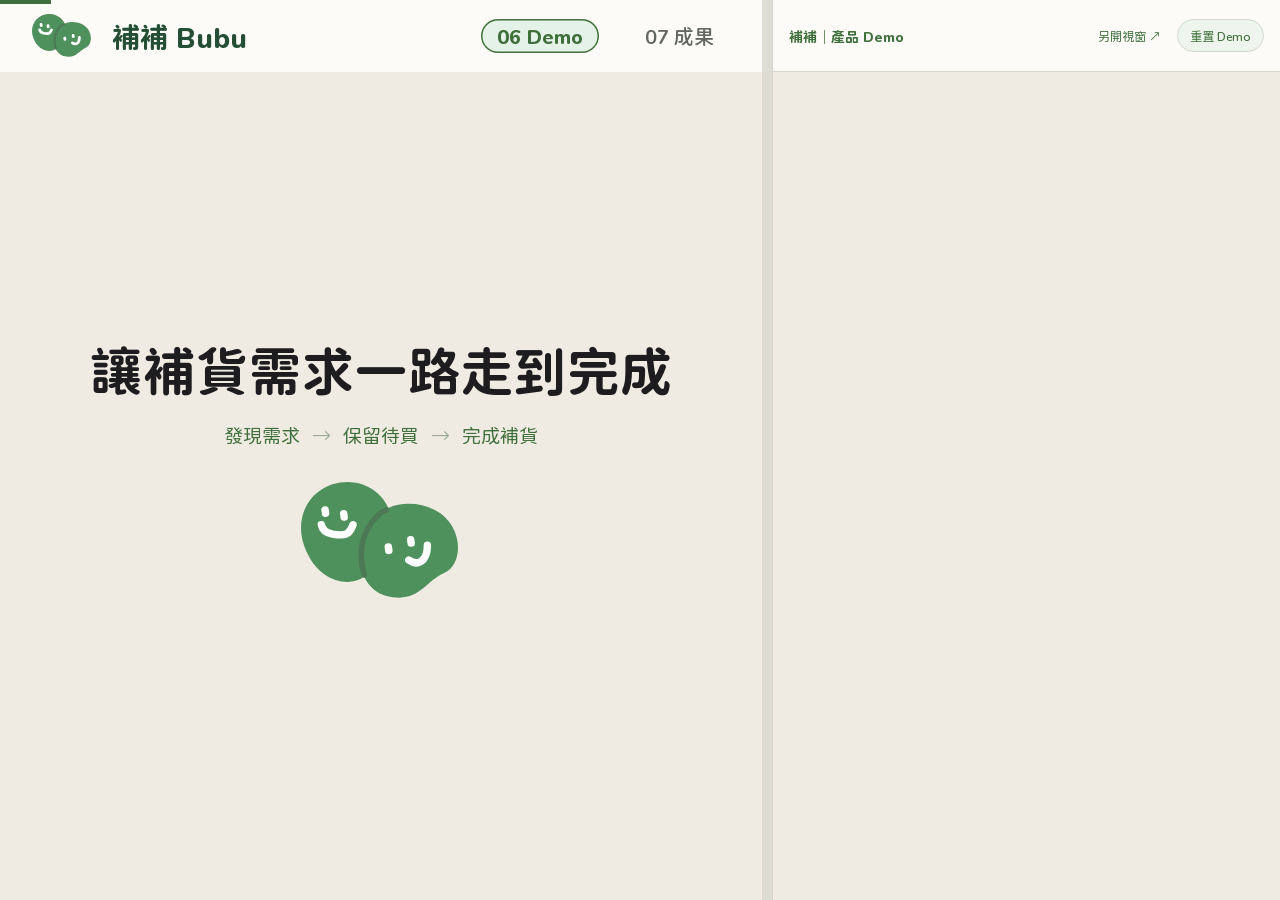
==== index.html @ c68444be "1027調整" ====
<!doctype html><html lang="zh-Hant"><head><!-- Embedded Chiron GoRound TC font license:
Copyright 2025 The Chiron GoRound TC Project Authors (https://github.com/chiron-fonts/chiron-go-round-tc)

This Font Software is licensed under the SIL Open Font License,
Version 1.1.

This license is copied below, and is also available with a FAQ at:
https://openfontlicense.org

—————————————————————————————-

SIL OPEN FONT LICENSE Version 1.1 - 26 February 2007
====================================================

PREAMBLE
————

The goals of the Open Font License (OFL) are to stimulate worldwide
development of collaborative font projects, to support the font
creation efforts of academic and linguistic communities, and to
provide a free and open framework in which fonts may be shared and
improved in partnership with others.

The OFL allows the licensed fonts to be used, studied, modified and
redistributed freely as long as they are not sold by themselves. The
fonts, including any derivative works, can be bundled, embedded,
redistributed and/or sold with any software provided that any reserved
names are not used by derivative works. The fonts and derivatives,
however, cannot be released under any other type of license. The
requirement for fonts to remain under this license does not apply to
any document created using the fonts or their derivatives.

DEFINITIONS
—————-

"Font Software" refers to the set of files released by the Copyright
Holder(s) under this license and clearly marked as such. This may
include source files, build scripts and documentation.

"Reserved Font Name" refers to any names specified as such after the
copyright statement(s).

"Original Version" refers to the collection of Font Software
components as distributed by the Copyright Holder(s).

"Modified Version" refers to any derivative made by adding to,
deleting, or substituting — in part or in whole — any of the
components of the Original Version, by changing formats or by porting
the Font Software to a new environment.

"Author" refers to any designer, engineer, programmer, technical
writer or other person who contributed to the Font Software.

PERMISSION & CONDITIONS
Permission is hereby granted, free of charge, to any person obtaining
a copy of the Font Software, to use, study, copy, merge, embed,
modify, redistribute, and sell modified and unmodified copies of the
Font Software, subject to the following conditions:

1) Neither the Font Software nor any of its individual components, in
Original or Modified Versions, may be sold by itself.

2) Original or Modified Versions of the Font Software may be bundled,
redistributed and/or sold with any software, provided that each copy
contains the above copyright notice and this license. These can be
included either as stand-alone text files, human-readable headers or
in the appropriate machine-readable metadata fields within text or
binary files as long as those fields can be easily viewed by the user.

3) No Modified Version of the Font Software may use the Reserved Font
Name(s) unless explicit written permission is granted by the
corresponding Copyright Holder. This restriction only applies to the
primary font name as presented to the users.

4) The name(s) of the Copyright Holder(s) or the Author(s) of the Font
Software shall not be used to promote, endorse or advertise any
Modified Version, except to acknowledge the contribution(s) of the
Copyright Holder(s) and the Author(s) or with their explicit written
permission.

5) The Font Software, modified or unmodified, in part or in whole,
must be distributed entirely under this license, and must not be
distributed under any other license. The requirement for fonts to
remain under this license does not apply to any document created using
the Font Software.

TERMINATION
—————-

This license becomes null and void if any of the above conditions are
not met.

DISCLAIMER
—————

THE FONT SOFTWARE IS PROVIDED "AS IS", WITHOUT WARRANTY OF ANY KIND,
EXPRESS OR IMPLIED, INCLUDING BUT NOT LIMITED TO ANY WARRANTIES OF
MERCHANTABILITY, FITNESS FOR A PARTICULAR PURPOSE AND NONINFRINGEMENT
OF COPYRIGHT, PATENT, TRADEMARK, OR OTHER RIGHT. IN NO EVENT SHALL THE
COPYRIGHT HOLDER BE LIABLE FOR ANY CLAIM, DAMAGES OR OTHER LIABILITY,
INCLUDING ANY GENERAL, SPECIAL, INDIRECT, INCIDENTAL, OR CONSEQUENTIAL
DAMAGES, WHETHER IN AN ACTION OF CONTRACT, TORT OR OTHERWISE, ARISING
FROM, OUT OF THE USE OR INABILITY TO USE THE FONT SOFTWARE OR FROM
OTHER DEALINGS IN THE FONT SOFTWARE.

--><meta charset="utf-8"><meta name="viewport" content="width=device-width,initial-scale=1"><title>補補｜七個功能情境展示</title><link rel="icon" type="image/x-icon" href="./favicon.ico"><style>@font-face {
  font-family: 'Chiron GoRound TC';
  font-style: normal;
  font-weight: 400;
  font-display: swap;
  src: url([data-uri]) format('truetype');
}
@font-face {
  font-family: 'Chiron GoRound TC';
  font-style: normal;
  font-weight: 500;
  font-display: swap;
  src: url([data-uri]) format('truetype');
}
@font-face {
  font-family: 'Chiron GoRound TC';
  font-style: normal;
  font-weight: 600;
  font-display: swap;
  src: url([data-uri]) format('truetype');
}
@font-face {
  font-family: 'Chiron GoRound TC';
  font-style: normal;
  font-weight: 700;
  font-display: swap;
  src: url([data-uri]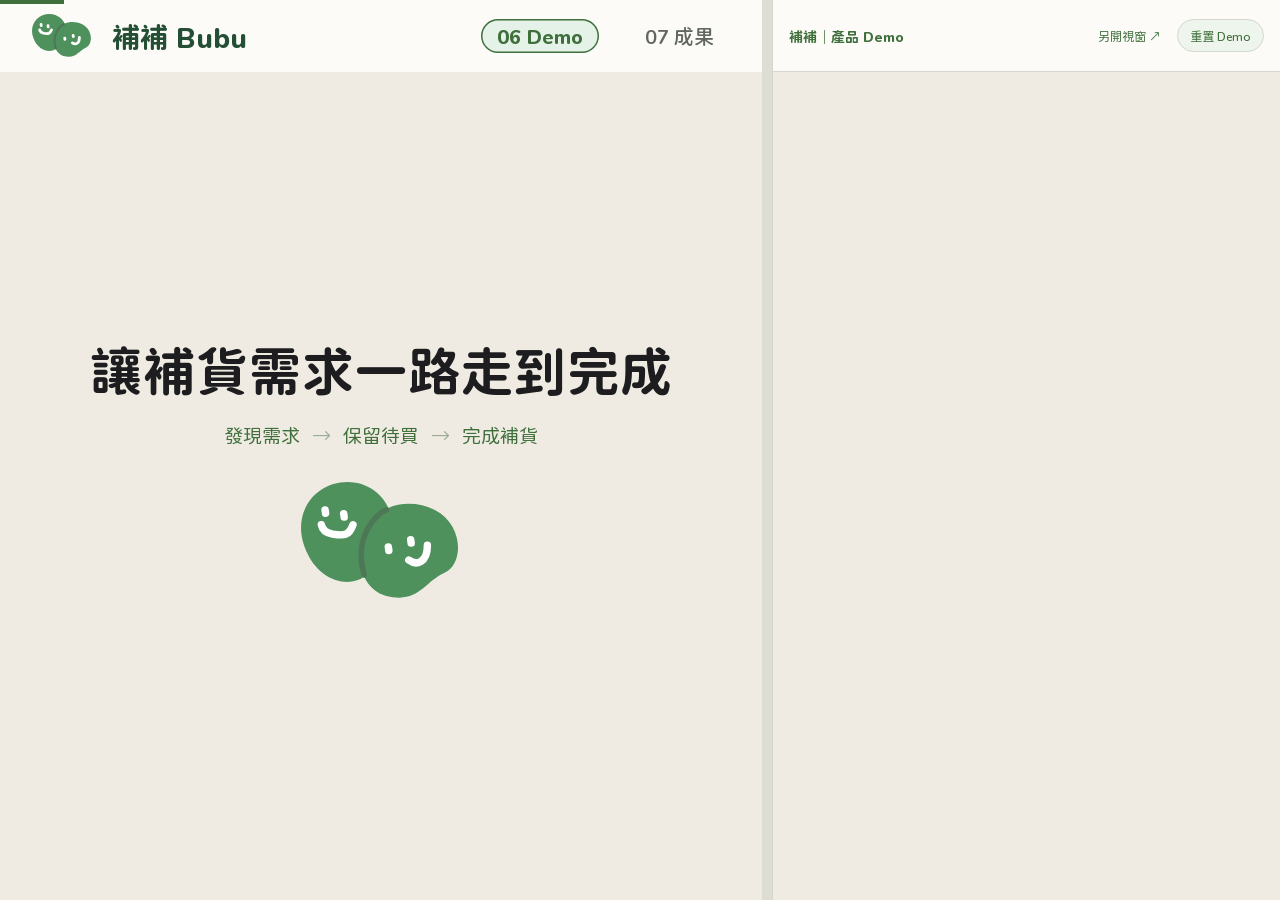
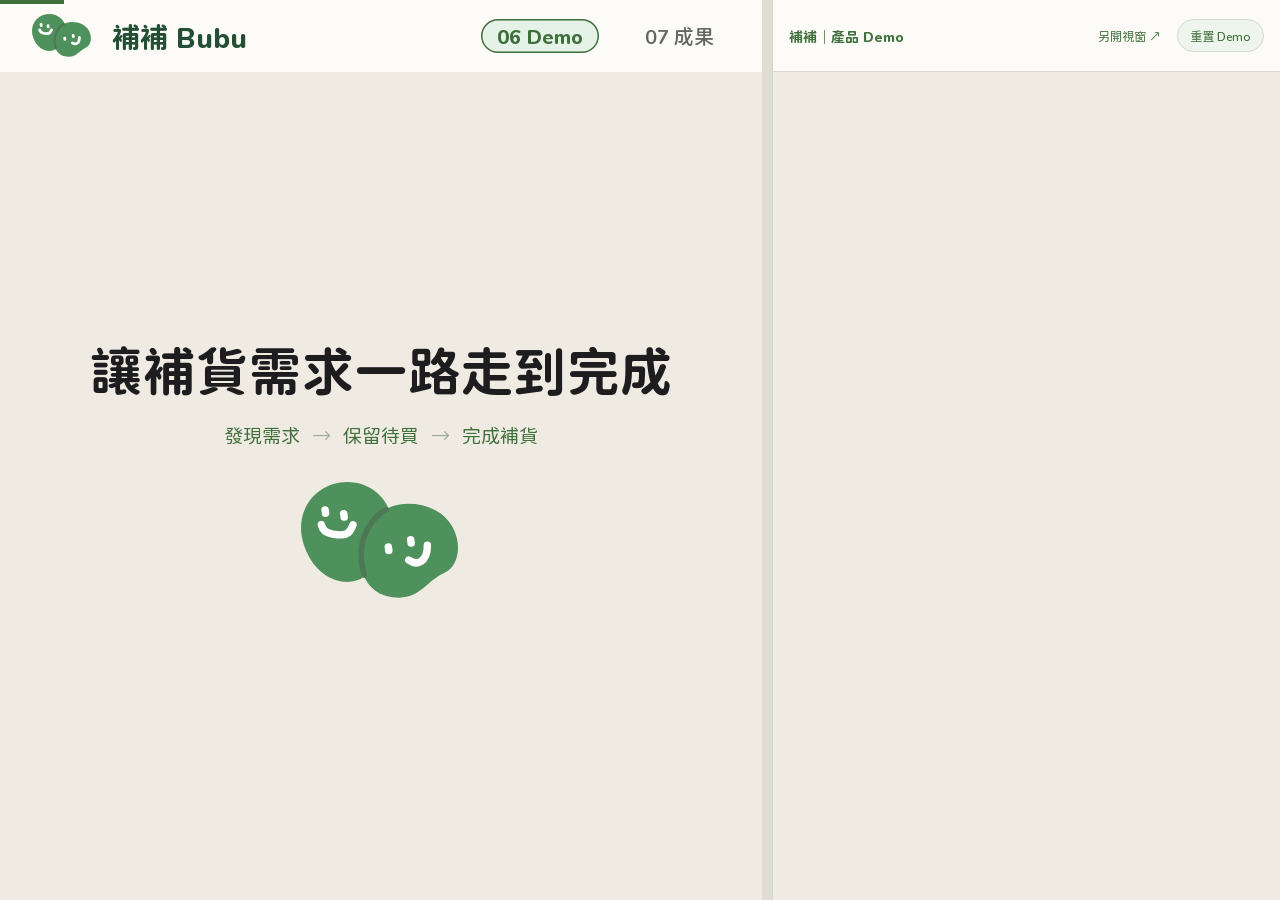
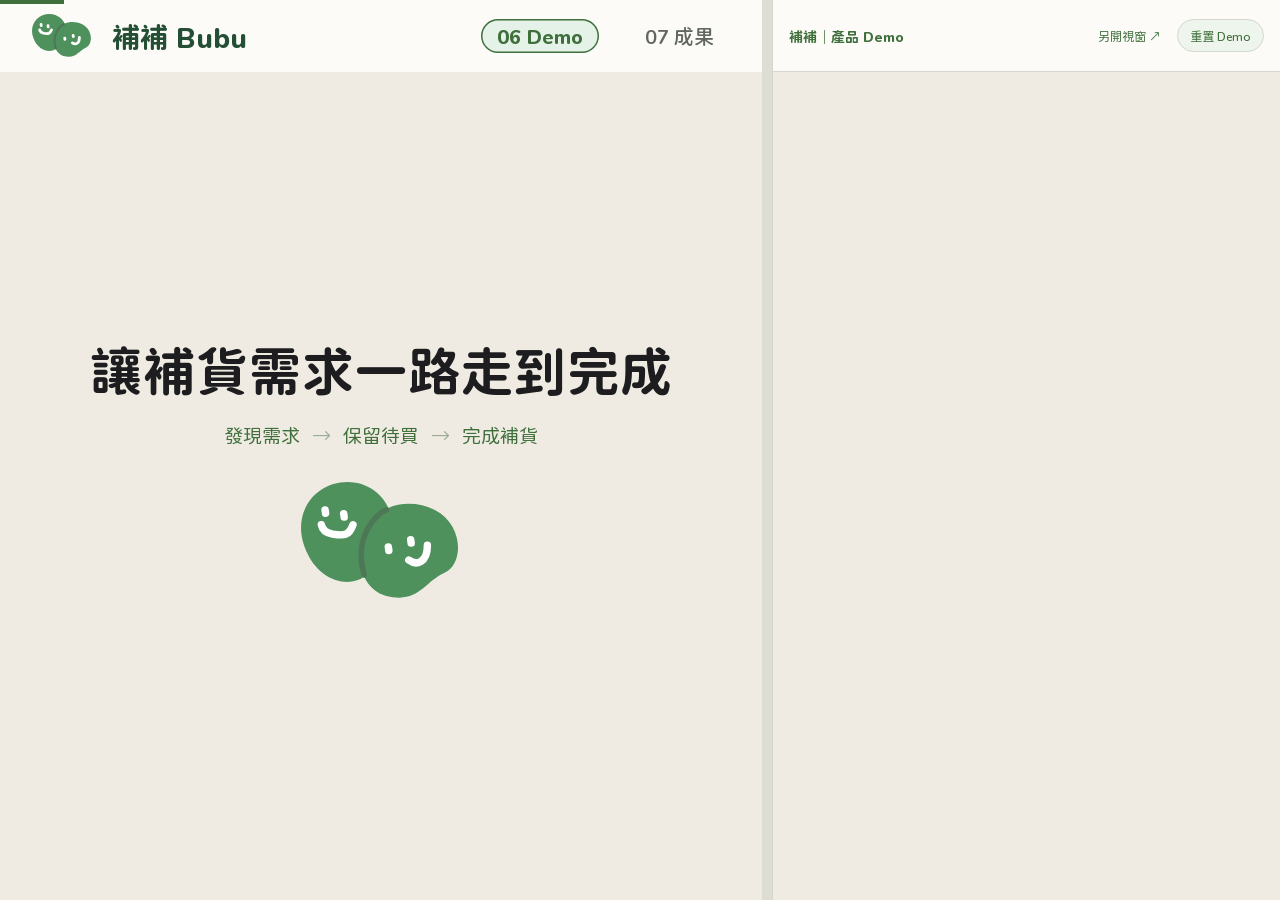
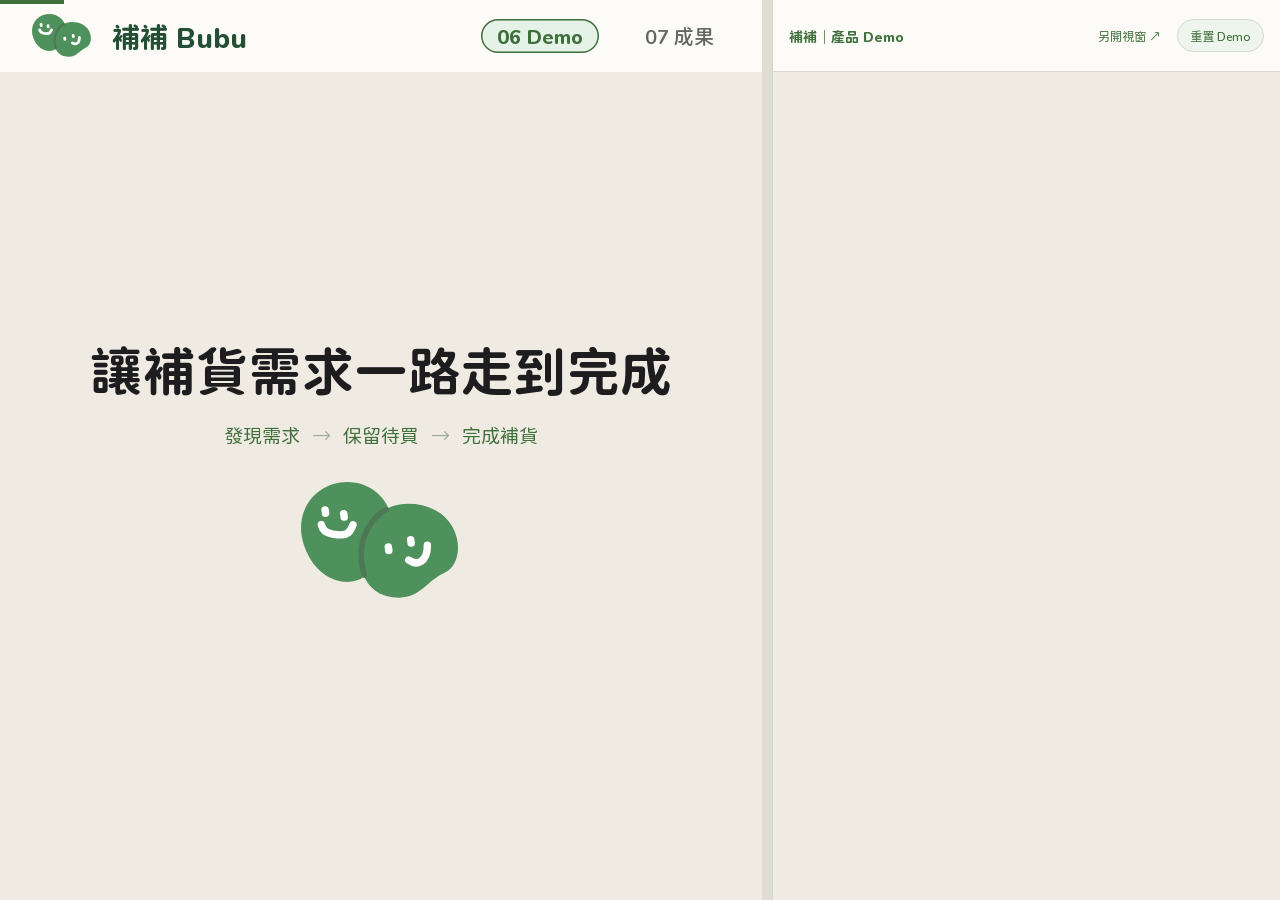
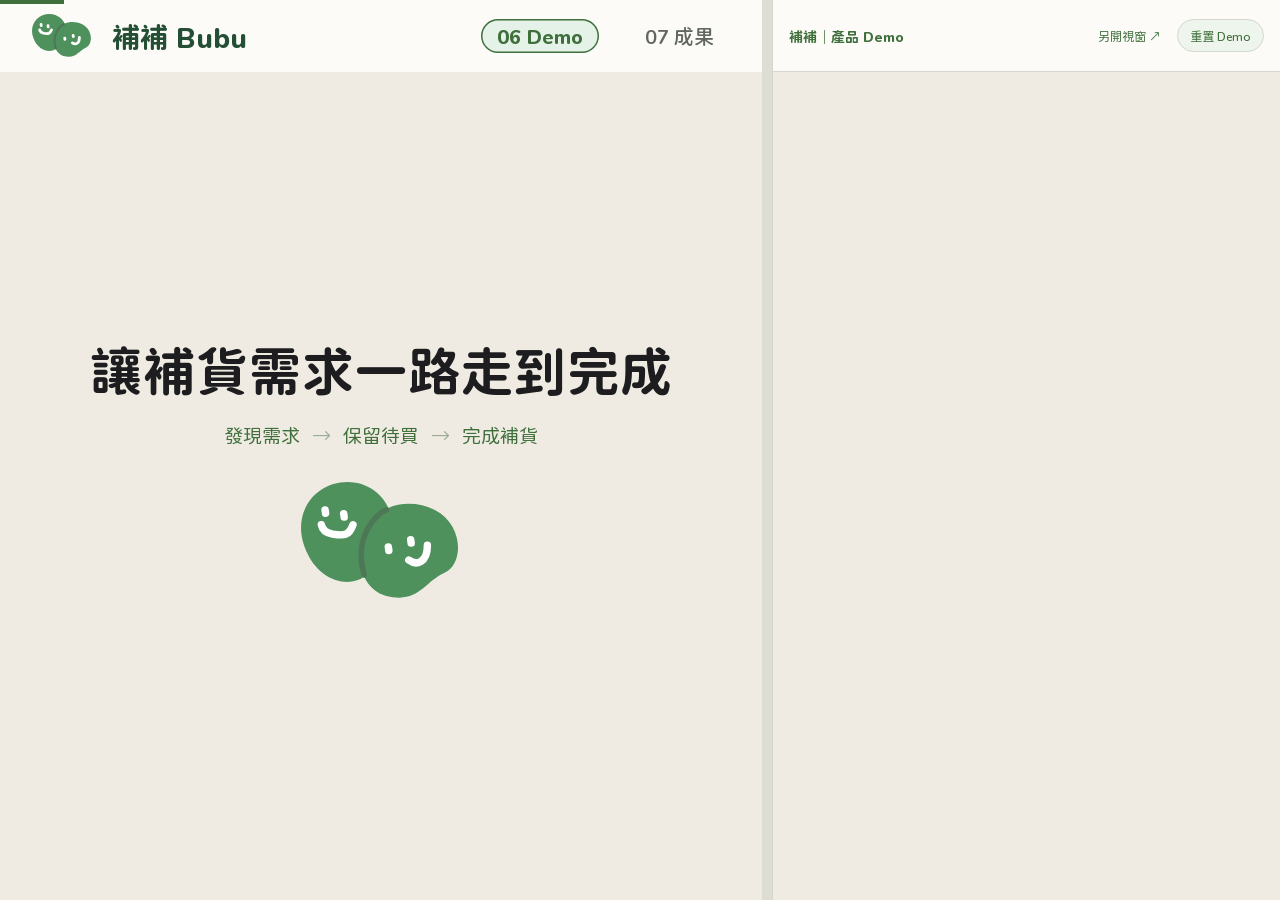
